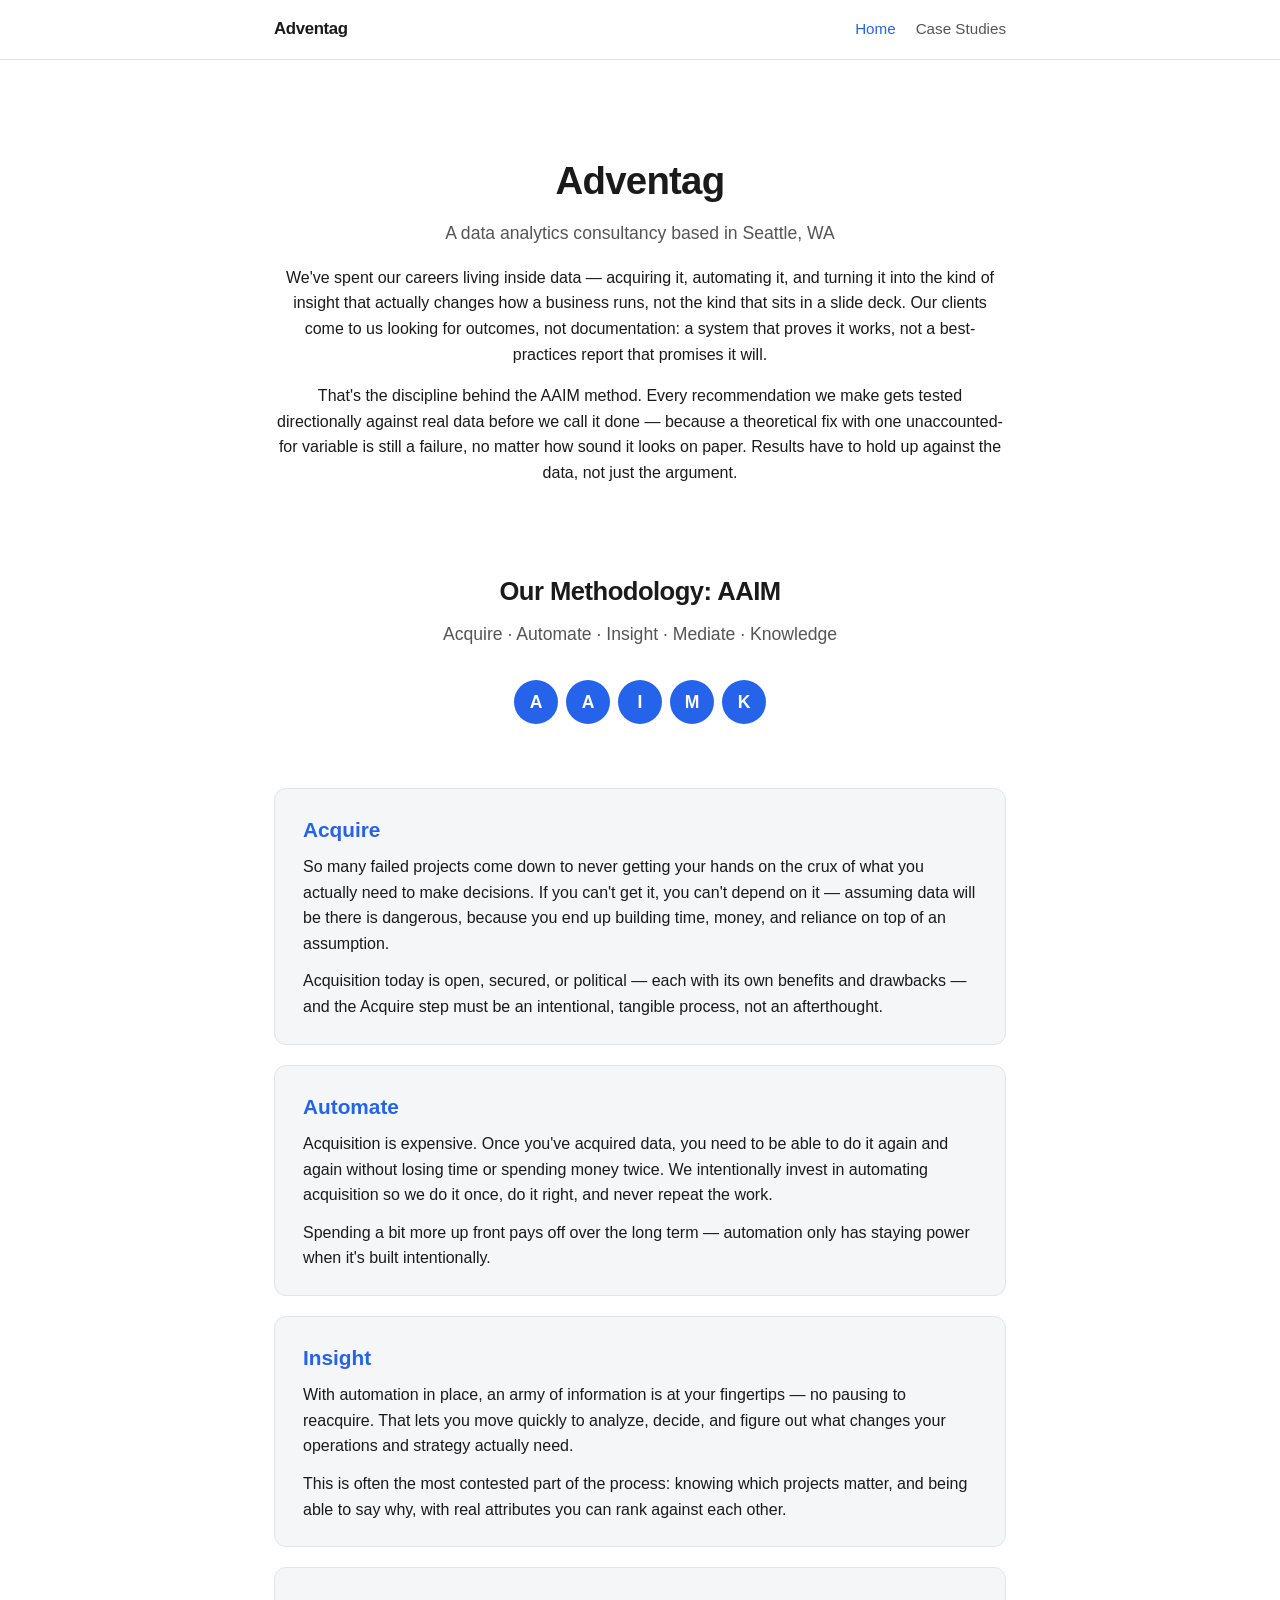
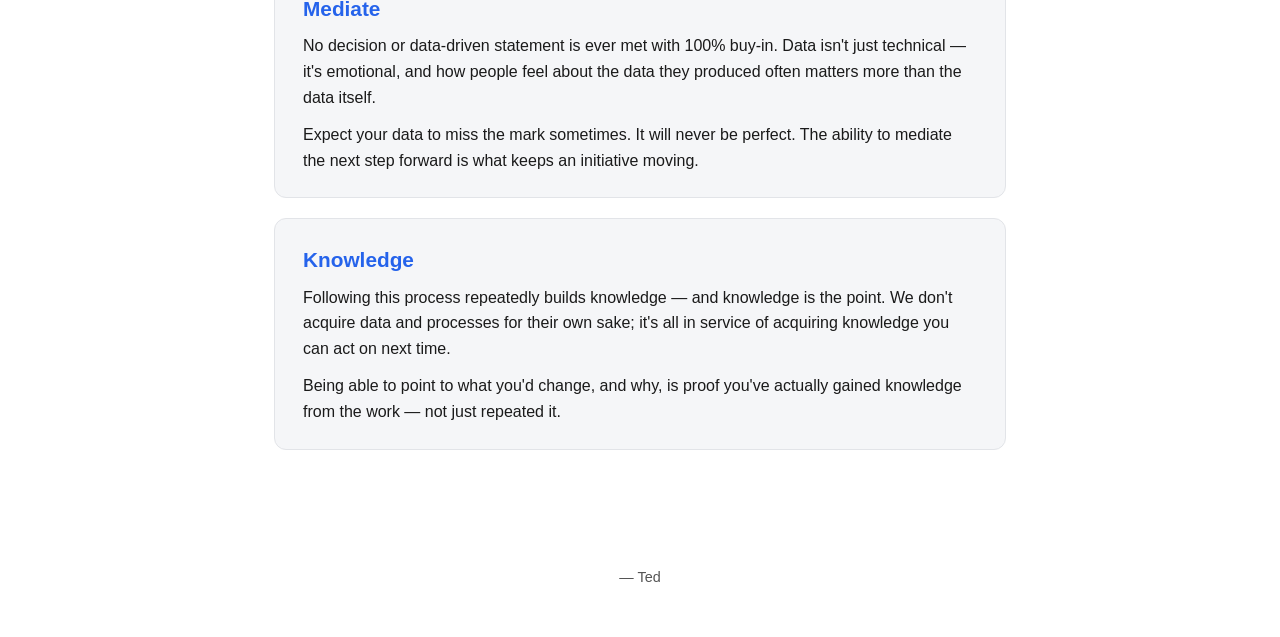
==== index.html @ d911bd1c "Add Adventag intro and rebrand nav from AAIM to Adventag" ====
<!DOCTYPE html>
<html lang="en">
<head>
<meta charset="UTF-8">
<meta name="viewport" content="width=device-width, initial-scale=1.0">
<title>Adventag &middot; The AAIM Method</title>
<link rel="stylesheet" href="assets/styles.css">
</head>
<body>

<nav class="site-nav">
  <div class="nav-inner">
    <a class="brand" href="index.html">Adventag</a>
    <div class="nav-links">
      <a href="index.html" class="active">Home</a>
      <a href="case-studies/index.html">Case Studies</a>
    </div>
  </div>
</nav>

<header class="page-header">
  <h1>Adventag</h1>
  <p class="tagline">A data analytics consultancy based in Seattle, WA</p>
  <p>
    We've spent our careers living inside data &mdash; acquiring it, automating it,
    and turning it into the kind of insight that actually changes how a business
    runs, not the kind that sits in a slide deck. Our clients come to us looking
    for outcomes, not documentation: a system that proves it works, not a
    best-practices report that promises it will.
  </p>
  <p>
    That's the discipline behind the AAIM method. Every recommendation we make
    gets tested directionally against real data before we call it done &mdash;
    because a theoretical fix with one unaccounted-for variable is still a
    failure, no matter how sound it looks on paper. Results have to hold up
    against the data, not just the argument.
  </p>
</header>

<header class="page-header" style="padding-top: 1rem;">
  <h2 style="font-size: 1.6rem; letter-spacing: -0.02em; margin-bottom: 0.25rem;">Our Methodology: AAIM</h2>
  <p class="tagline">Acquire &middot; Automate &middot; Insight &middot; Mediate &middot; Knowledge</p>
  <div class="letters">
    <span>A</span><span>A</span><span>I</span><span>M</span><span>K</span>
  </div>
</header>

<main>

  <div class="step">
    <h2>Acquire</h2>
    <p>
      So many failed projects come down to never getting your hands on the crux of
      what you actually need to make decisions. If you can't get it, you can't
      depend on it &mdash; assuming data will be there is dangerous, because you end
      up building time, money, and reliance on top of an assumption.
    </p>
    <p>
      Acquisition today is open, secured, or political &mdash; each with its own
      benefits and drawbacks &mdash; and the Acquire step must be an intentional,
      tangible process, not an afterthought.
    </p>
  </div>

  <div class="step">
    <h2>Automate</h2>
    <p>
      Acquisition is expensive. Once you've acquired data, you need to be able to
      do it again and again without losing time or spending money twice. We
      intentionally invest in automating acquisition so we do it once, do it right,
      and never repeat the work.
    </p>
    <p>
      Spending a bit more up front pays off over the long term &mdash; automation
      only has staying power when it's built intentionally.
    </p>
  </div>

  <div class="step">
    <h2>Insight</h2>
    <p>
      With automation in place, an army of information is at your fingertips
      &mdash; no pausing to reacquire. That lets you move quickly to analyze, decide,
      and figure out what changes your operations and strategy actually need.
    </p>
    <p>
      This is often the most contested part of the process: knowing which projects
      matter, and being able to say why, with real attributes you can rank against
      each other.
    </p>
  </div>

  <div class="step">
    <h2>Mediate</h2>
    <p>
      No decision or data-driven statement is ever met with 100% buy-in. Data isn't
      just technical &mdash; it's emotional, and how people feel about the data they
      produced often matters more than the data itself.
    </p>
    <p>
      Expect your data to miss the mark sometimes. It will never be perfect. The
      ability to mediate the next step forward is what keeps an initiative moving.
    </p>
  </div>

  <div class="step">
    <h2>Knowledge</h2>
    <p>
      Following this process repeatedly builds knowledge &mdash; and knowledge is
      the point. We don't acquire data and processes for their own sake; it's all
      in service of acquiring knowledge you can act on next time.
    </p>
    <p>
      Being able to point to what you'd change, and why, is proof you've actually
      gained knowledge from the work &mdash; not just repeated it.
    </p>
  </div>

</main>

<footer>
  &mdash; Ted
</footer>

</body>
</html>
---- assets/styles.css ----
:root {
  color-scheme: light dark;
  --bg: #ffffff;
  --fg: #1a1a1a;
  --muted: #555;
  --accent: #2563eb;
  --card: #f5f6f8;
  --border: #e2e4e8;
}
@media (prefers-color-scheme: dark) {
  :root {
    --bg: #14161a;
    --fg: #e8e9ec;
    --muted: #a3a7b0;
    --accent: #6ea8fe;
    --card: #1d2025;
    --border: #2a2d33;
  }
}
* { box-sizing: border-box; }
body {
  margin: 0;
  font-family: -apple-system, BlinkMacSystemFont, "Segoe UI", Helvetica, Arial, sans-serif;
  background: var(--bg);
  color: var(--fg);
  line-height: 1.6;
}

/* Nav */
.site-nav {
  border-bottom: 1px solid var(--border);
  position: sticky;
  top: 0;
  background: var(--bg);
  z-index: 10;
}
.nav-inner {
  max-width: 780px;
  margin: 0 auto;
  padding: 1rem 1.5rem;
  display: flex;
  align-items: center;
  justify-content: space-between;
  flex-wrap: wrap;
  gap: 0.75rem;
}
.nav-inner .brand {
  font-weight: 700;
  letter-spacing: -0.02em;
  color: var(--fg);
  text-decoration: none;
  font-size: 1.05rem;
}
.nav-links {
  display: flex;
  gap: 1.25rem;
  flex-wrap: wrap;
}
.nav-links a {
  color: var(--muted);
  text-decoration: none;
  font-size: 0.95rem;
}
.nav-links a:hover,
.nav-links a.active {
  color: var(--accent);
}

/* Page header */
header.page-header {
  padding: 4rem 1.5rem 2rem;
  text-align: center;
  max-width: 780px;
  margin: 0 auto;
}
header.page-header h1 {
  font-size: 2.4rem;
  margin-bottom: 0.25rem;
  letter-spacing: -0.02em;
}
header.page-header p.tagline {
  color: var(--muted);
  font-size: 1.1rem;
  margin-top: 0.5rem;
}
.letters {
  display: flex;
  justify-content: center;
  gap: 0.5rem;
  flex-wrap: wrap;
  margin: 2rem 0;
}
.letters span {
  display: inline-flex;
  align-items: center;
  justify-content: center;
  width: 2.75rem;
  height: 2.75rem;
  border-radius: 50%;
  background: var(--accent);
  color: white;
  font-weight: 700;
  font-size: 1.1rem;
}

main {
  max-width: 780px;
  margin: 0 auto;
  padding: 0 1.5rem 4rem;
}

/* Cards used for AAIM steps and case study listing */
.step, .card {
  background: var(--card);
  border: 1px solid var(--border);
  border-radius: 12px;
  padding: 1.5rem 1.75rem;
  margin-bottom: 1.25rem;
}
.step h2, .card h2 {
  margin: 0 0 0.5rem;
  font-size: 1.3rem;
  color: var(--accent);
}
.step p, .card p {
  margin: 0;
  color: var(--fg);
}
.step p + p, .card p + p {
  margin-top: 0.75rem;
}

/* Case study listing cards */
.card-link {
  display: block;
  text-decoration: none;
  color: inherit;
}
.card-link .card {
  transition: border-color 0.15s ease;
}
.card-link:hover .card {
  border-color: var(--accent);
}
.card .eyebrow {
  color: var(--accent);
  font-size: 0.8rem;
  font-weight: 700;
  text-transform: uppercase;
  letter-spacing: 0.04em;
  margin-bottom: 0.4rem;
  display: block;
}

/* Case study article */
article.case-study .stack {
  color: var(--muted);
  font-size: 0.85rem;
  text-transform: uppercase;
  letter-spacing: 0.04em;
  font-weight: 700;
  margin-bottom: 0.5rem;
}
article.case-study h1 {
  font-size: 2rem;
  letter-spacing: -0.02em;
  margin: 0 0 0.5rem;
}
article.case-study .dek {
  color: var(--muted);
  font-style: italic;
  margin: 0 0 2.5rem;
}
article.case-study section {
  margin-bottom: 2rem;
}
article.case-study h2 {
  font-size: 1.3rem;
  color: var(--accent);
  margin: 0 0 0.75rem;
}
article.case-study p {
  margin: 0 0 1rem;
}
article.case-study .aaim-block {
  background: var(--card);
  border: 1px solid var(--border);
  border-radius: 12px;
  padding: 1.5rem 1.75rem;
}
article.case-study .aaim-block h3 {
  color: var(--accent);
  font-size: 1.05rem;
  margin: 0 0 0.4rem;
}
article.case-study .aaim-block > div + div {
  margin-top: 1.25rem;
}

footer {
  text-align: center;
  padding: 2rem 1.5rem 3rem;
  color: var(--muted);
  font-size: 0.9rem;
}
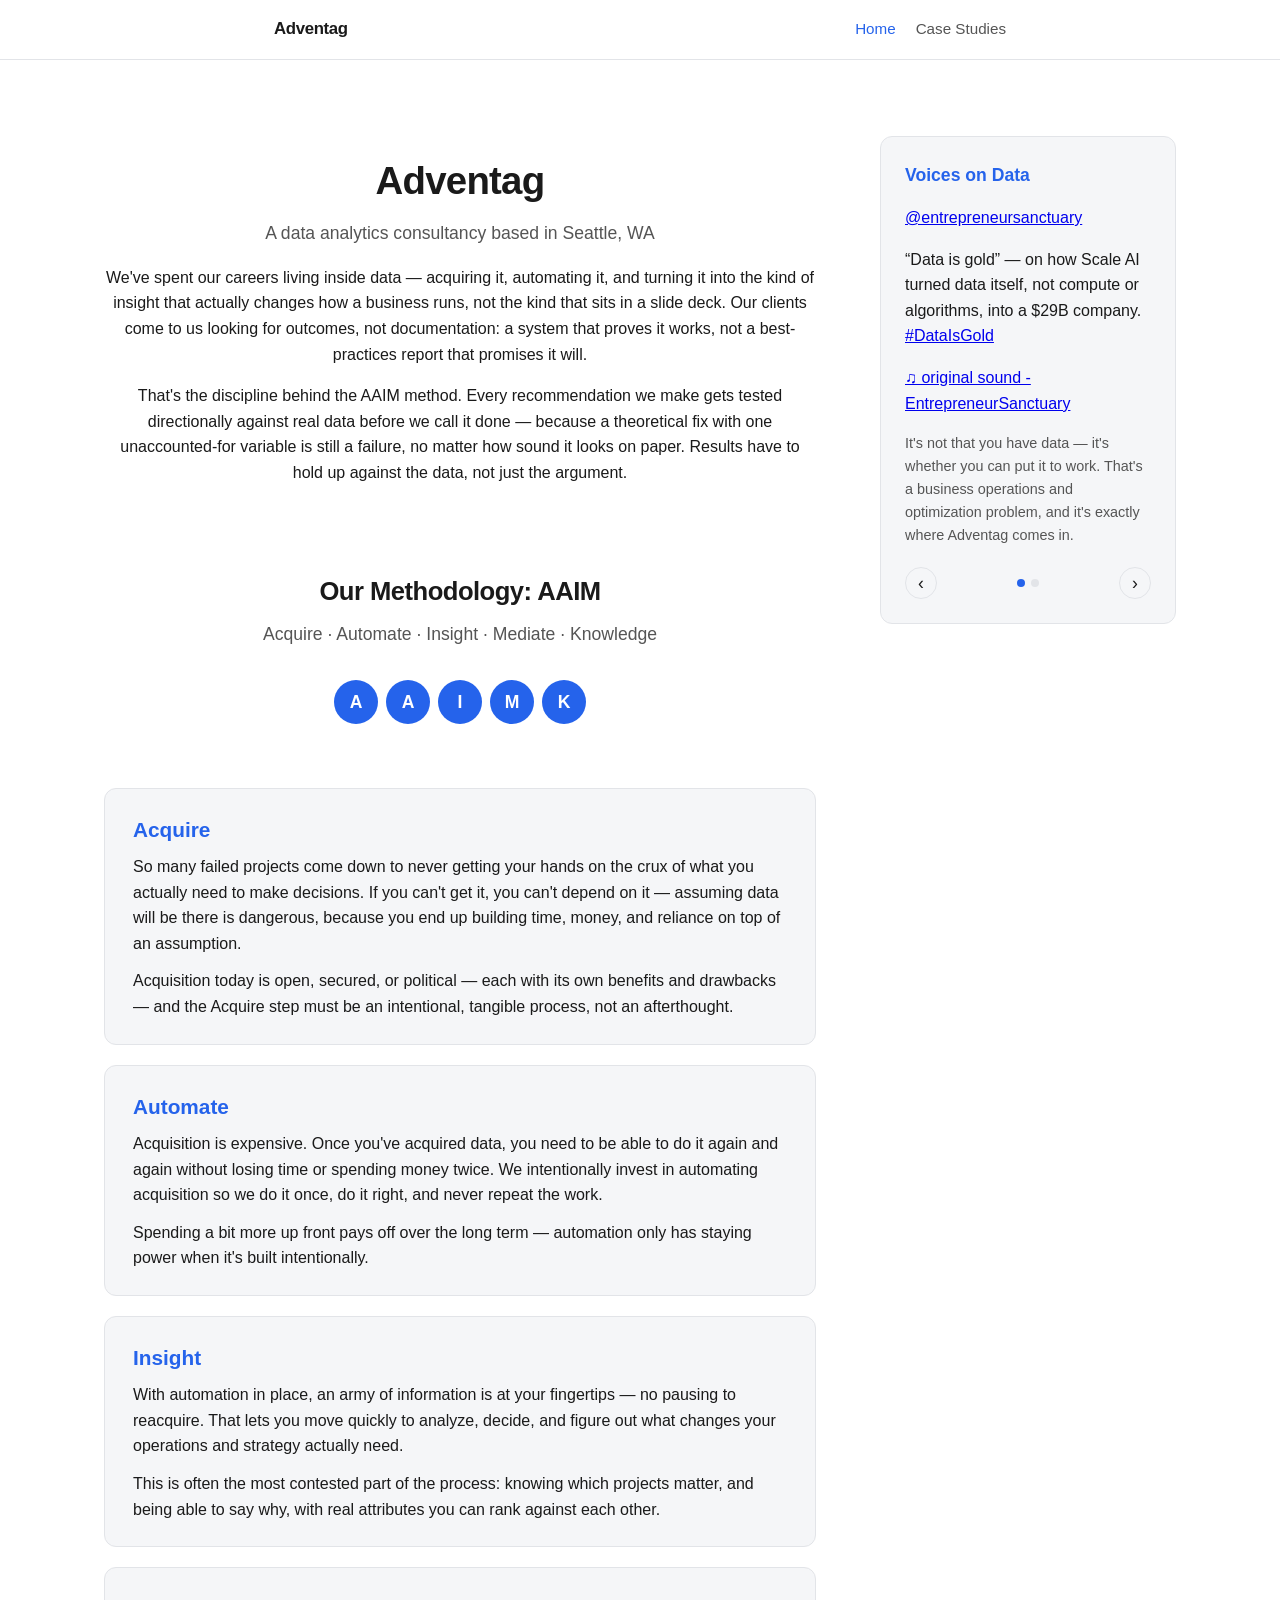
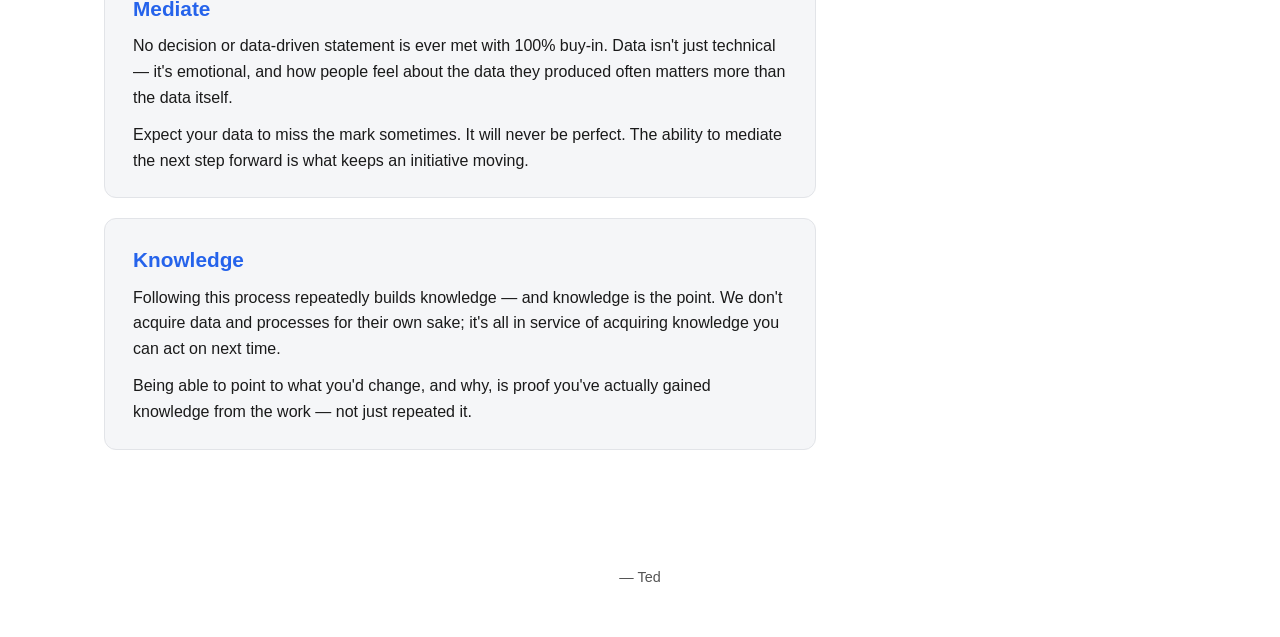
==== commit b75bcec5: "Add rotating 'Voices on Data' sidebar with TikTok embed and Adventag quote" ====
--- a/index.html
+++ b/index.html
@@ -17,6 +17,9 @@
     </div>
   </div>
 </nav>
+
+<div class="layout">
+<div class="layout-main">
 
 <header class="page-header">
   <h1>Adventag</h1>
@@ -118,9 +121,54 @@
 
 </main>
 
+</div>
+
+<aside class="sidebar">
+  <div class="voices-card">
+    <h2 class="voices-title">Voices on Data</h2>
+
+    <div class="voice-carousel" id="voice-carousel">
+      <div class="voice-slide is-active">
+        <blockquote class="tiktok-embed" cite="https://www.tiktok.com/@entrepreneursanctuary/video/7640601687572417822" data-video-id="7640601687572417822" data-embed-from="oembed" style="max-width:100%; min-width:0;">
+          <section>
+            <a target="_blank" title="@entrepreneursanctuary" href="https://www.tiktok.com/@entrepreneursanctuary?refer=embed">@entrepreneursanctuary</a>
+            <p>&ldquo;Data is gold&rdquo; &mdash; on how Scale AI turned data itself, not compute or algorithms, into a $29B company. <a title="dataisgold" target="_blank" href="https://www.tiktok.com/tag/dataisgold?refer=embed">#DataIsGold</a></p>
+            <a target="_blank" title="&#9835; original sound - EntrepreneurSanctuary" href="https://www.tiktok.com/music/original-sound-7640601674431728415?refer=embed">&#9835; original sound - EntrepreneurSanctuary</a>
+          </section>
+        </blockquote>
+        <p class="voice-caption">
+          It's not that you have data &mdash; it's whether you can put it to work.
+          That's a business operations and optimization problem, and it's exactly
+          where Adventag comes in.
+        </p>
+      </div>
+
+      <div class="voice-slide">
+        <p class="voice-quote">
+          &ldquo;Data work is inherently worth doing. The focus it takes magnifies
+          how much you learn about what you're actually doing &mdash; it's a
+          built-in speedometer and GPS for where you're headed.&rdquo;
+        </p>
+        <p class="voice-attribution">&mdash; Adventag</p>
+      </div>
+    </div>
+
+    <div class="voice-controls">
+      <button type="button" class="voice-btn" data-dir="-1" aria-label="Previous">&lsaquo;</button>
+      <div class="voice-dots" aria-label="Choose slide"></div>
+      <button type="button" class="voice-btn" data-dir="1" aria-label="Next">&rsaquo;</button>
+    </div>
+  </div>
+</aside>
+
+</div>
+
 <footer>
   &mdash; Ted
 </footer>
 
+<script async src="https://www.tiktok.com/embed.js"></script>
+<script src="assets/carousel.js" defer></script>
+
 </body>
 </html>
--- a/assets/styles.css
+++ b/assets/styles.css
@@ -203,3 +203,108 @@
   color: var(--muted);
   font-size: 0.9rem;
 }
+
+/* Home page layout: main column + sidebar */
+.layout {
+  max-width: 1120px;
+  margin: 0 auto;
+  display: grid;
+  grid-template-columns: minmax(0, 780px) minmax(280px, 320px);
+  gap: 2.5rem;
+  align-items: start;
+}
+.layout-main {
+  min-width: 0;
+}
+@media (max-width: 960px) {
+  .layout {
+    grid-template-columns: 1fr;
+  }
+}
+
+/* Sidebar: rotating "Voices on Data" carousel */
+.sidebar {
+  padding: 4rem 1.5rem 2rem 0;
+  position: sticky;
+  top: 4.5rem;
+}
+@media (max-width: 960px) {
+  .sidebar {
+    position: static;
+    padding: 0 1.5rem 2rem;
+  }
+}
+.voices-card {
+  background: var(--card);
+  border: 1px solid var(--border);
+  border-radius: 12px;
+  padding: 1.5rem;
+}
+.voices-title {
+  margin: 0 0 1rem;
+  font-size: 1.1rem;
+  color: var(--accent);
+}
+.voice-slide {
+  display: none;
+}
+.voice-slide.is-active {
+  display: block;
+}
+.voice-slide .tiktok-embed {
+  max-width: 100% !important;
+  min-width: 0 !important;
+  margin: 0 0 1rem !important;
+}
+.voice-caption {
+  margin: 0;
+  font-size: 0.9rem;
+  color: var(--muted);
+}
+.voice-quote {
+  margin: 0 0 0.75rem;
+  font-style: italic;
+  font-size: 1rem;
+}
+.voice-attribution {
+  margin: 0;
+  color: var(--muted);
+  font-size: 0.85rem;
+}
+.voice-controls {
+  display: flex;
+  align-items: center;
+  justify-content: space-between;
+  margin-top: 1.25rem;
+}
+.voice-btn {
+  background: none;
+  border: 1px solid var(--border);
+  border-radius: 50%;
+  width: 2rem;
+  height: 2rem;
+  line-height: 1;
+  font-size: 1.1rem;
+  color: var(--fg);
+  cursor: pointer;
+}
+.voice-btn:hover {
+  border-color: var(--accent);
+  color: var(--accent);
+}
+.voice-dots {
+  display: flex;
+  gap: 0.4rem;
+}
+.voice-dots button {
+  width: 8px;
+  height: 8px;
+  padding: 0;
+  border: none;
+  border-radius: 50%;
+  background: var(--border);
+  cursor: pointer;
+}
+.voice-dots button.is-active {
+  background: var(--accent);
+}
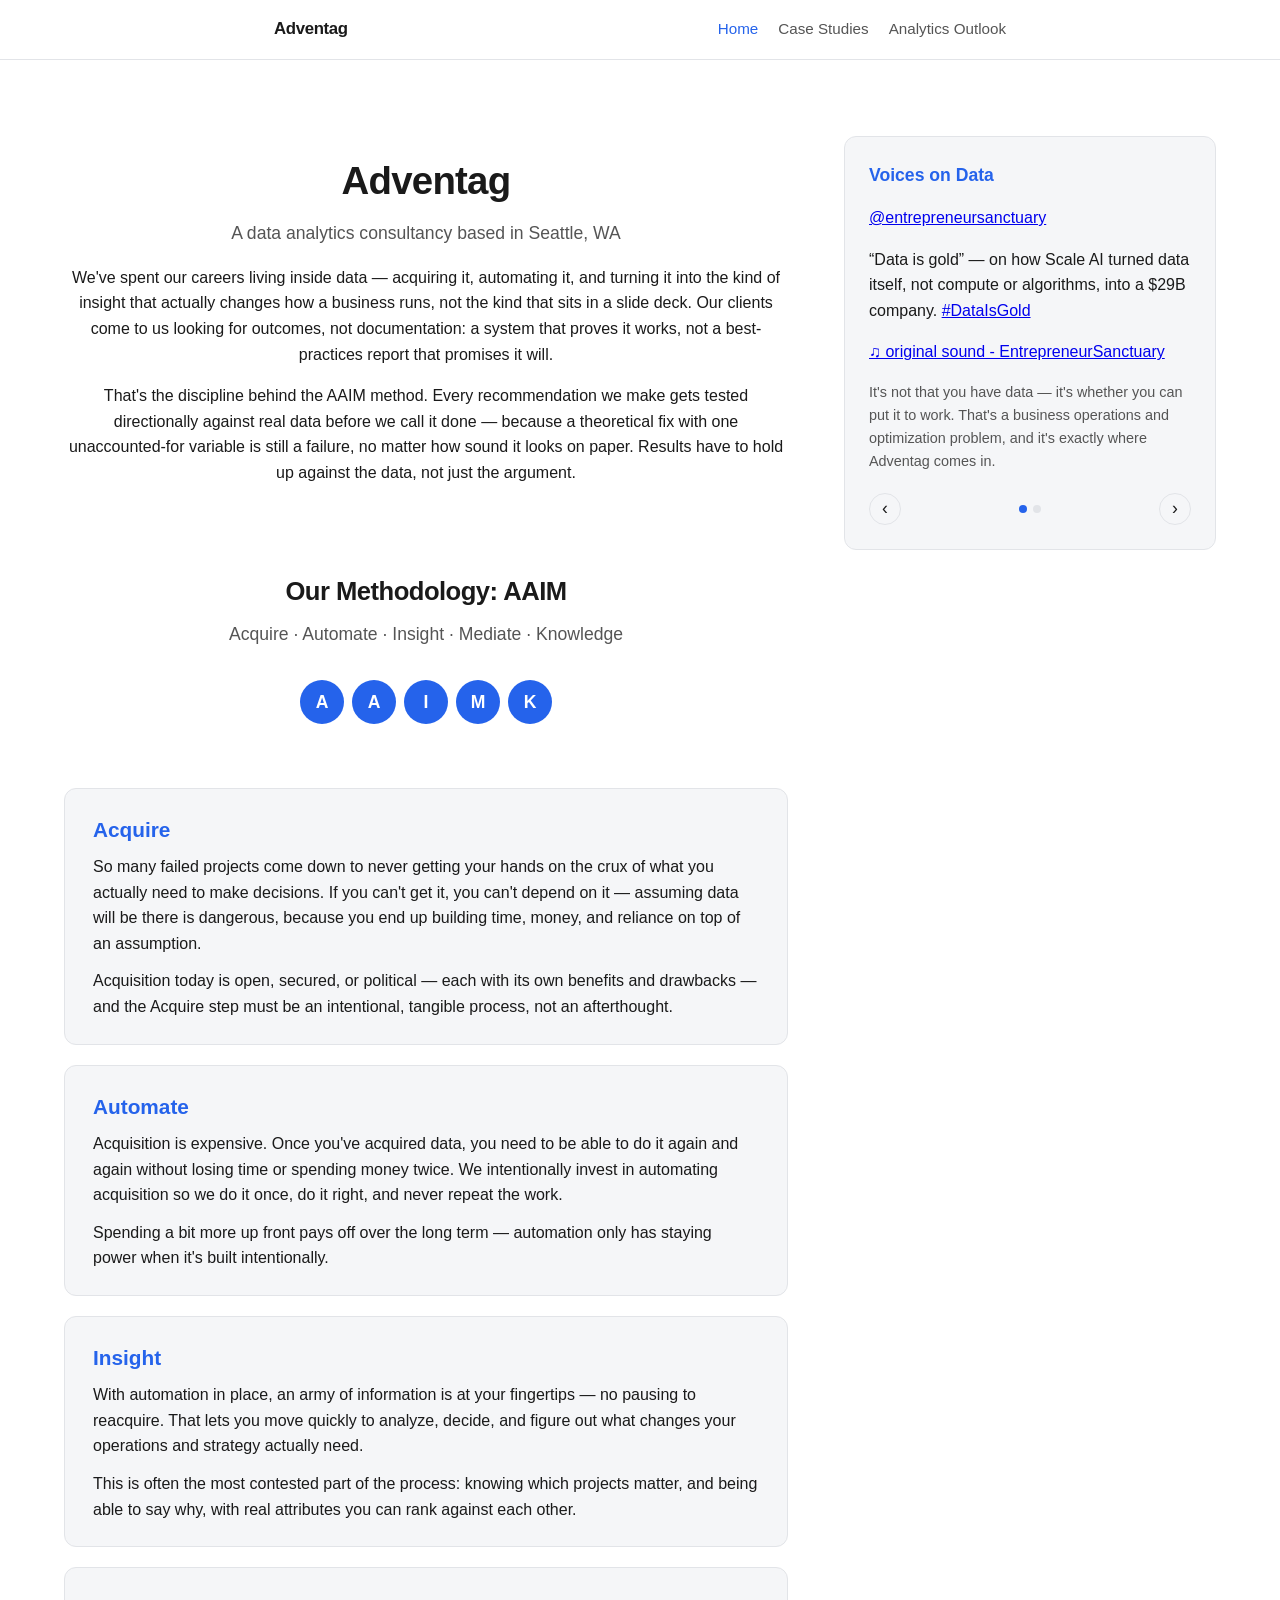
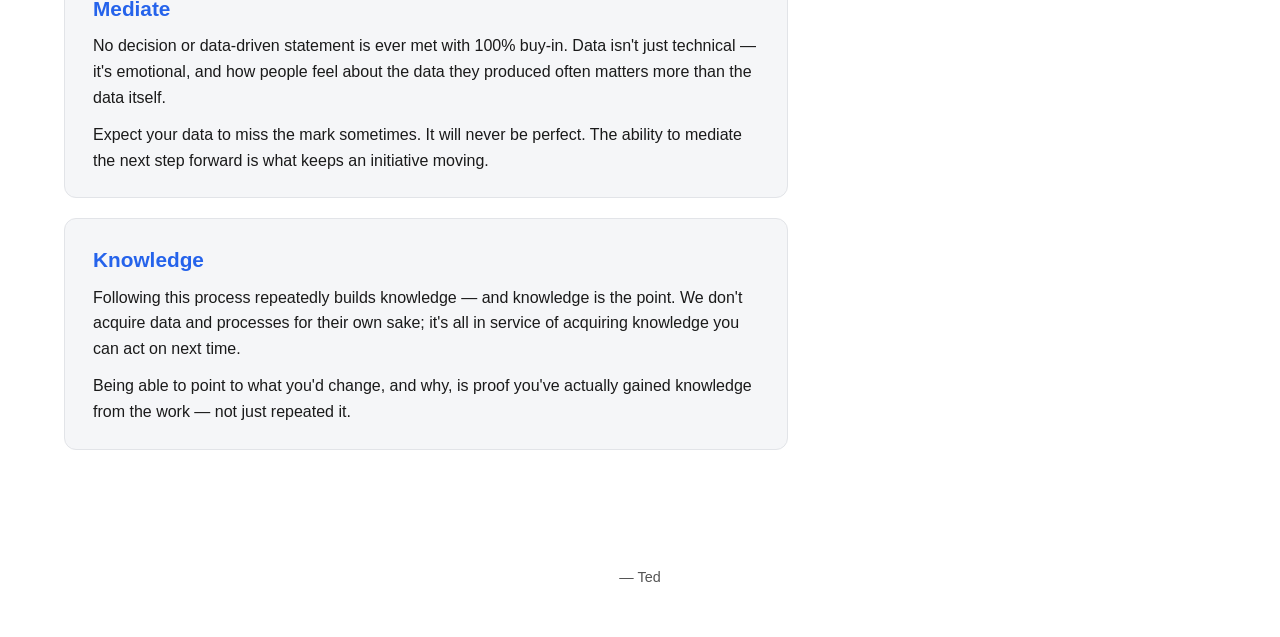
==== commit c7a22184: "Add Analytics Outlook questionnaire page, wired to Formspree" ====
--- a/index.html
+++ b/index.html
@@ -14,6 +14,7 @@
     <div class="nav-links">
       <a href="index.html" class="active">Home</a>
       <a href="case-studies/index.html">Case Studies</a>
+      <a href="analytics-outlook.html">Analytics Outlook</a>
     </div>
   </div>
 </nav>
--- a/assets/styles.css
+++ b/assets/styles.css
@@ -206,30 +206,34 @@
 
 /* Home page layout: main column + sidebar */
 .layout {
-  max-width: 1120px;
+  max-width: 1200px;
   margin: 0 auto;
-  display: grid;
-  grid-template-columns: minmax(0, 780px) minmax(280px, 320px);
-  gap: 2.5rem;
-  align-items: start;
+  display: flex;
+  align-items: flex-start;
+  gap: 2rem;
 }
 .layout-main {
+  flex: 1 1 auto;
   min-width: 0;
 }
-@media (max-width: 960px) {
+@media (max-width: 700px) {
   .layout {
-    grid-template-columns: 1fr;
+    flex-direction: column;
   }
 }
 
-/* Sidebar: rotating "Voices on Data" carousel */
+/* Sidebar: rotating "Voices on Data" carousel, top-right, ~1/3 page width */
 .sidebar {
+  flex: 0 0 33%;
+  max-width: 33%;
   padding: 4rem 1.5rem 2rem 0;
   position: sticky;
   top: 4.5rem;
 }
-@media (max-width: 960px) {
+@media (max-width: 700px) {
   .sidebar {
+    flex-basis: auto;
+    max-width: 100%;
     position: static;
     padding: 0 1.5rem 2rem;
   }
@@ -308,3 +312,86 @@
 .voice-dots button.is-active {
   background: var(--accent);
 }
+
+/* Analytics Outlook questionnaire */
+.outlook-form {
+  background: var(--card);
+  border: 1px solid var(--border);
+  border-radius: 12px;
+  padding: 2rem;
+}
+.form-field {
+  margin-bottom: 1.75rem;
+}
+.form-field:last-of-type {
+  margin-bottom: 0;
+}
+.form-field label {
+  display: block;
+  font-weight: 600;
+  margin-bottom: 0.4rem;
+}
+.form-field .field-example {
+  margin: 0 0 0.5rem;
+  color: var(--muted);
+  font-size: 0.85rem;
+  font-style: italic;
+}
+.form-field input,
+.form-field textarea {
+  width: 100%;
+  font: inherit;
+  color: var(--fg);
+  background: var(--bg);
+  border: 1px solid var(--border);
+  border-radius: 8px;
+  padding: 0.65rem 0.8rem;
+  resize: vertical;
+}
+.form-field input:focus,
+.form-field textarea:focus {
+  outline: none;
+  border-color: var(--accent);
+}
+.form-honeypot {
+  position: absolute;
+  left: -9999px;
+  width: 1px;
+  height: 1px;
+  overflow: hidden;
+}
+.form-submit {
+  font: inherit;
+  font-weight: 600;
+  background: var(--accent);
+  color: white;
+  border: none;
+  border-radius: 8px;
+  padding: 0.75rem 1.75rem;
+  cursor: pointer;
+}
+.form-submit:hover {
+  opacity: 0.92;
+}
+.form-submit:disabled {
+  opacity: 0.6;
+  cursor: not-allowed;
+}
+.form-status {
+  margin-top: 1rem;
+  font-size: 0.9rem;
+}
+.form-status.is-error {
+  color: #c0392b;
+}
+.form-status.is-success {
+  color: var(--accent);
+}
+.outlook-success {
+  text-align: center;
+  padding: 2rem;
+}
+.outlook-success h2 {
+  color: var(--accent);
+  margin-bottom: 0.5rem;
+}
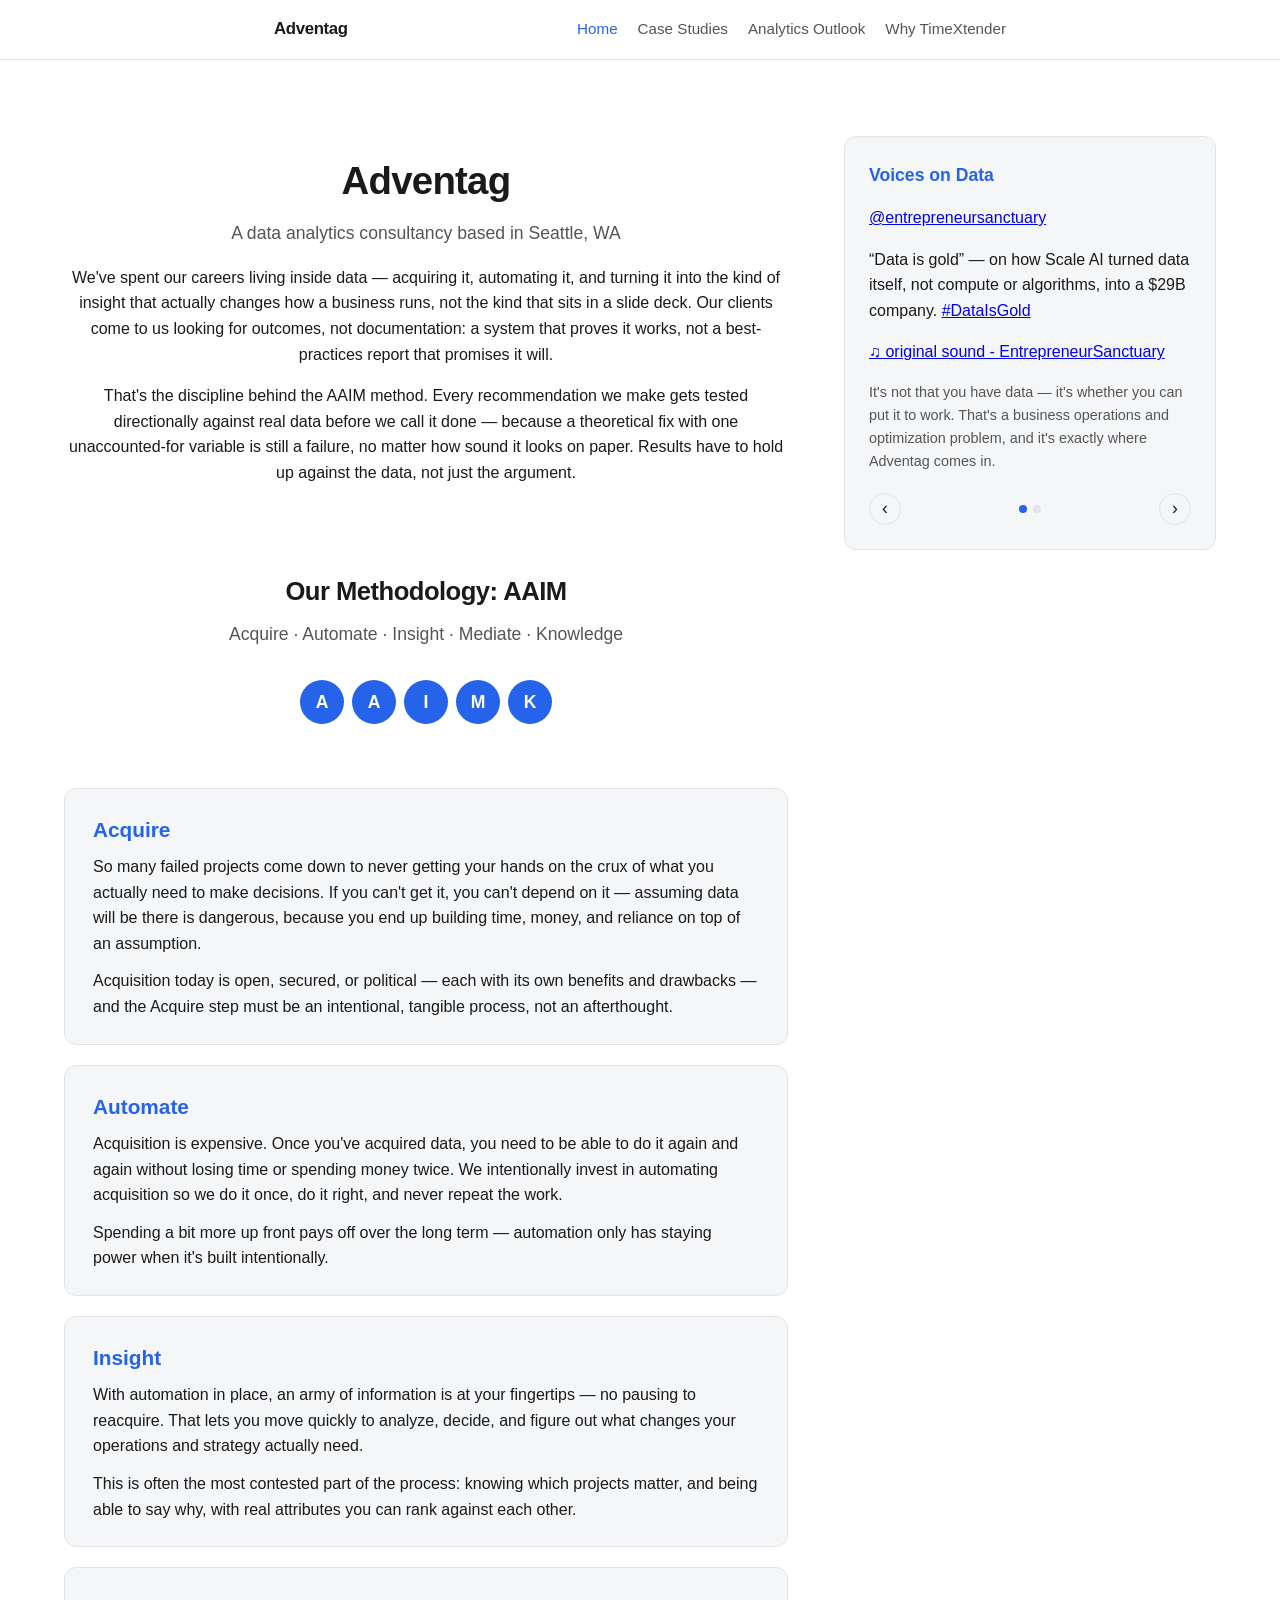
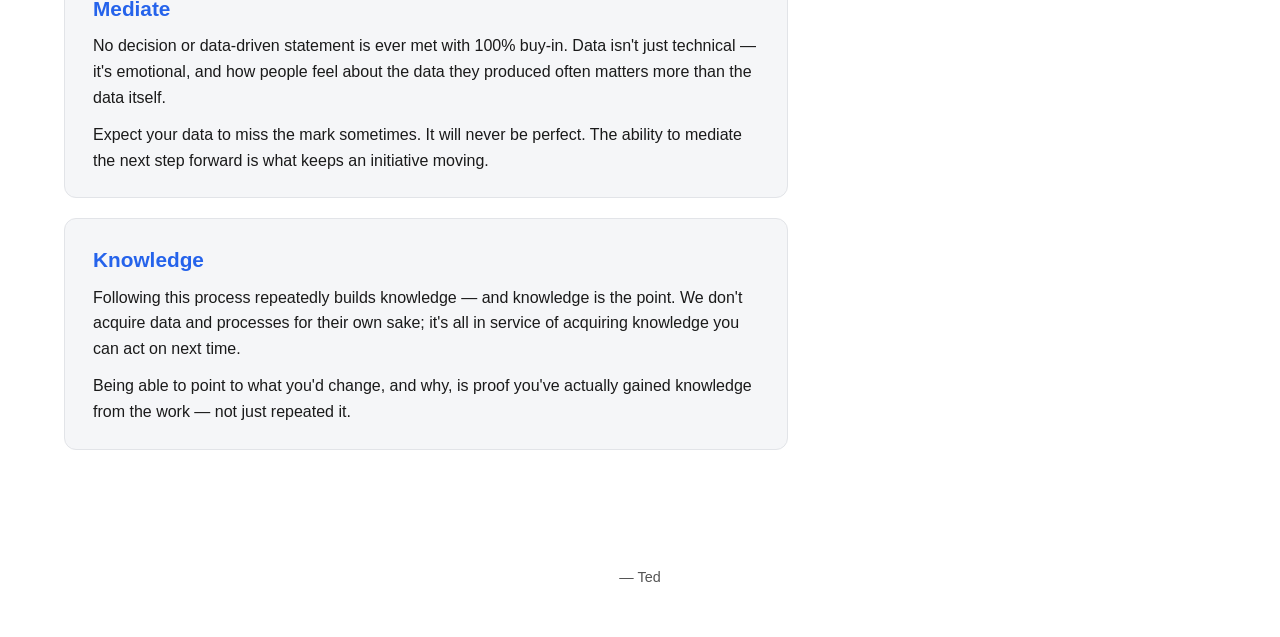
==== commit 72e9cf27: "Add Why TimeXtender page" ====
--- a/index.html
+++ b/index.html
@@ -15,6 +15,7 @@
       <a href="index.html" class="active">Home</a>
       <a href="case-studies/index.html">Case Studies</a>
       <a href="analytics-outlook.html">Analytics Outlook</a>
+      <a href="why-timextender.html">Why TimeXtender</a>
     </div>
   </div>
 </nav>
--- a/assets/styles.css
+++ b/assets/styles.css
@@ -395,3 +395,35 @@
   color: var(--accent);
   margin-bottom: 0.5rem;
 }
+
+/* Stat callouts (Why TimeXtender page) */
+.stat-grid {
+  display: grid;
+  grid-template-columns: 1fr 1fr;
+  gap: 1.25rem;
+  margin: 1.5rem 0;
+}
+@media (max-width: 600px) {
+  .stat-grid {
+    grid-template-columns: 1fr;
+  }
+}
+.stat-card {
+  background: var(--bg);
+  border: 1px solid var(--border);
+  border-radius: 12px;
+  padding: 1.5rem;
+  text-align: center;
+}
+.stat-card .stat-number {
+  display: block;
+  font-size: 2.2rem;
+  font-weight: 800;
+  color: var(--accent);
+  margin-bottom: 0.4rem;
+}
+.stat-card p {
+  margin: 0;
+  color: var(--muted);
+  font-size: 0.9rem;
+}
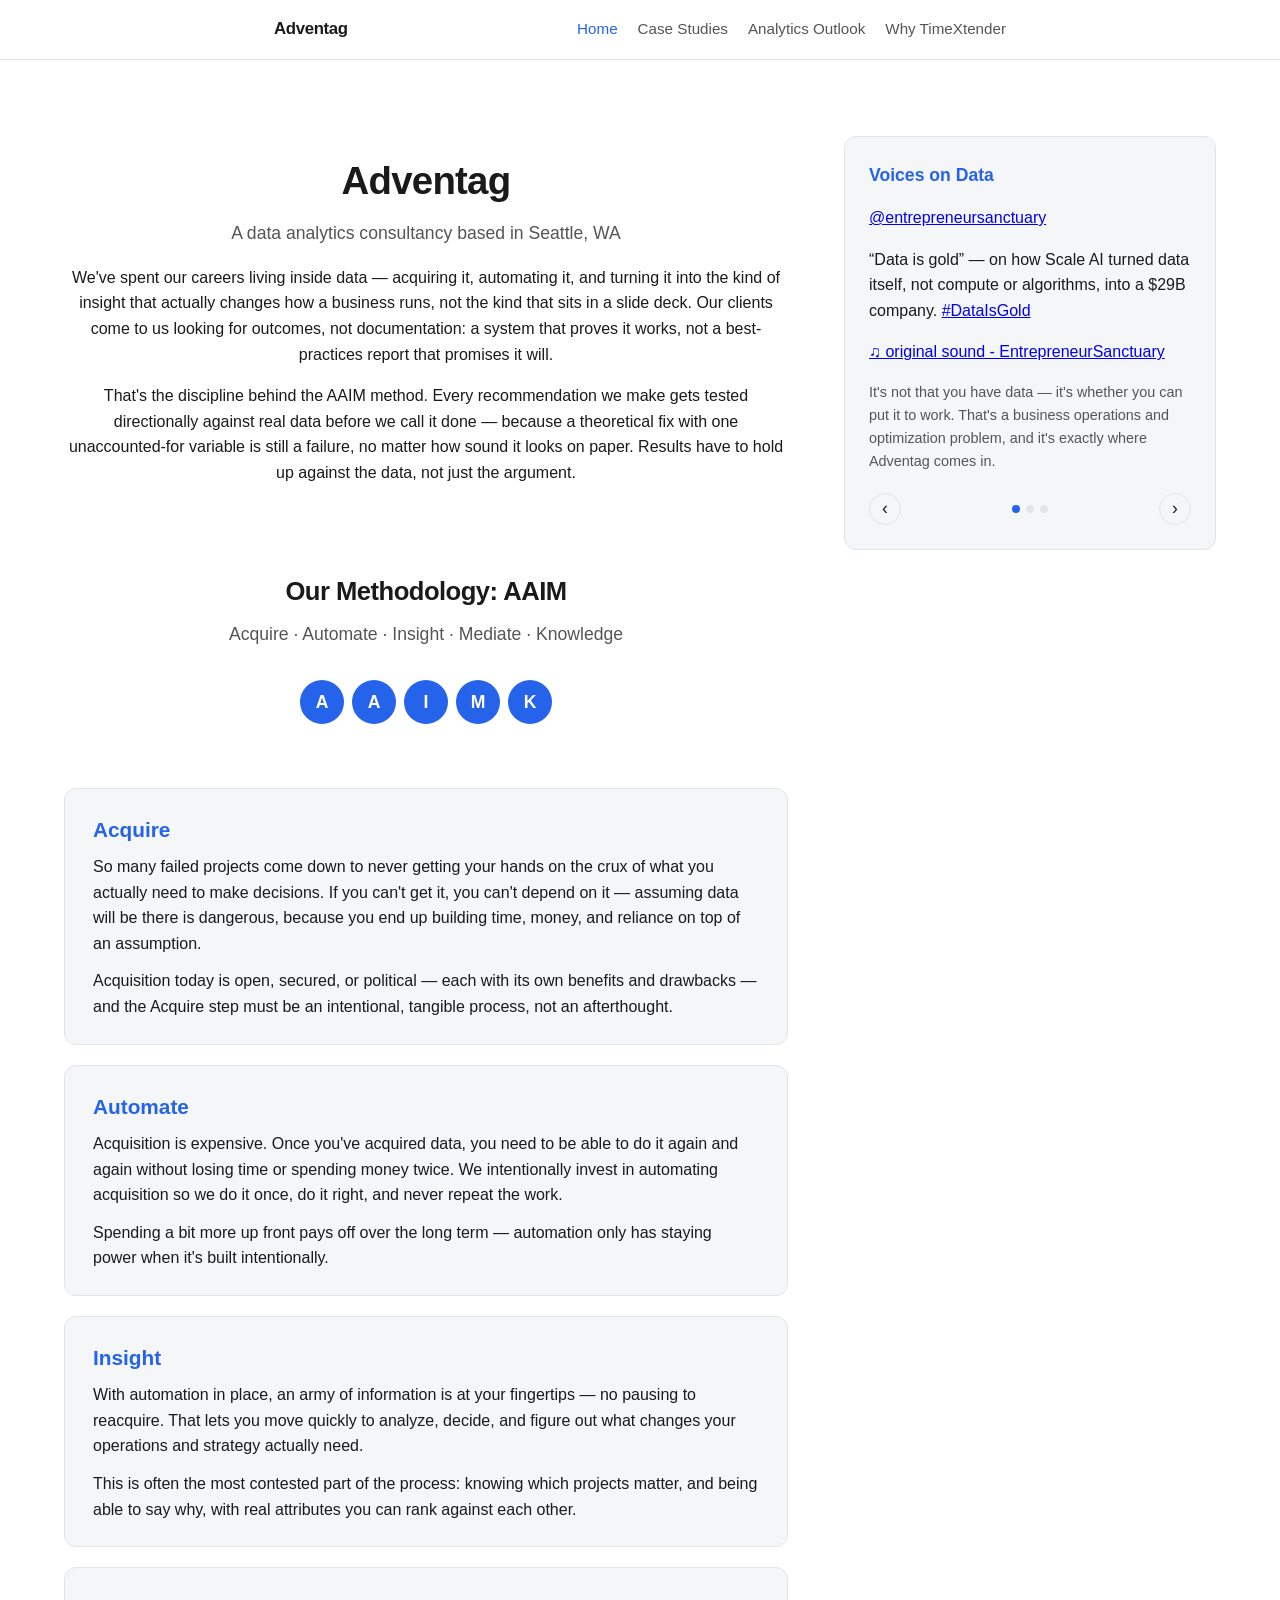
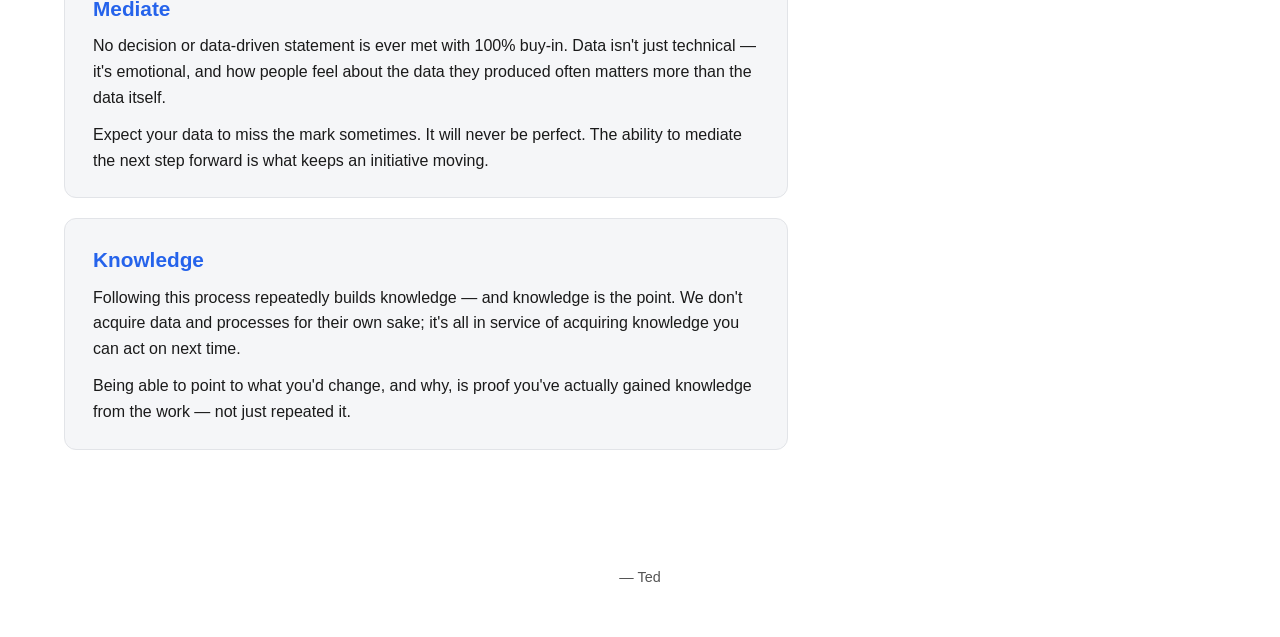
==== commit 5297fada: "Add third Voices on Data slide: AI context/common-sense clip" ====
--- a/index.html
+++ b/index.html
@@ -153,6 +153,21 @@
         </p>
         <p class="voice-attribution">&mdash; Adventag</p>
       </div>
+
+      <div class="voice-slide">
+        <blockquote class="tiktok-embed" cite="https://www.tiktok.com/@secondsightai/video/7668451208440352013" data-video-id="7668451208440352013" data-embed-from="oembed" style="max-width:100%; min-width:0;">
+          <section>
+            <a target="_blank" title="@secondsightai" href="https://www.tiktok.com/@secondsightai?refer=embed">@secondsightai</a>
+            <p>Generative video models nail visual realism and still get the physics wrong &mdash; the gap between looking right and understanding what happens next. <a title="ai" target="_blank" href="https://www.tiktok.com/tag/ai?refer=embed">#ai</a> <a title="worldmodel" target="_blank" href="https://www.tiktok.com/tag/worldmodel?refer=embed">#worldmodel</a></p>
+            <a target="_blank" title="&#9835; original sound - secondsightai" href="https://www.tiktok.com/music/original-sound-7668451230028401422?refer=embed">&#9835; original sound - secondsightai</a>
+          </section>
+        </blockquote>
+        <p class="voice-caption">
+          &ldquo;AI is very useful in a lot of situations. Some of the common
+          sense situations requiring context, we have to still provide that
+          guidance to do the right thing.&rdquo;
+        </p>
+      </div>
     </div>
 
     <div class="voice-controls">
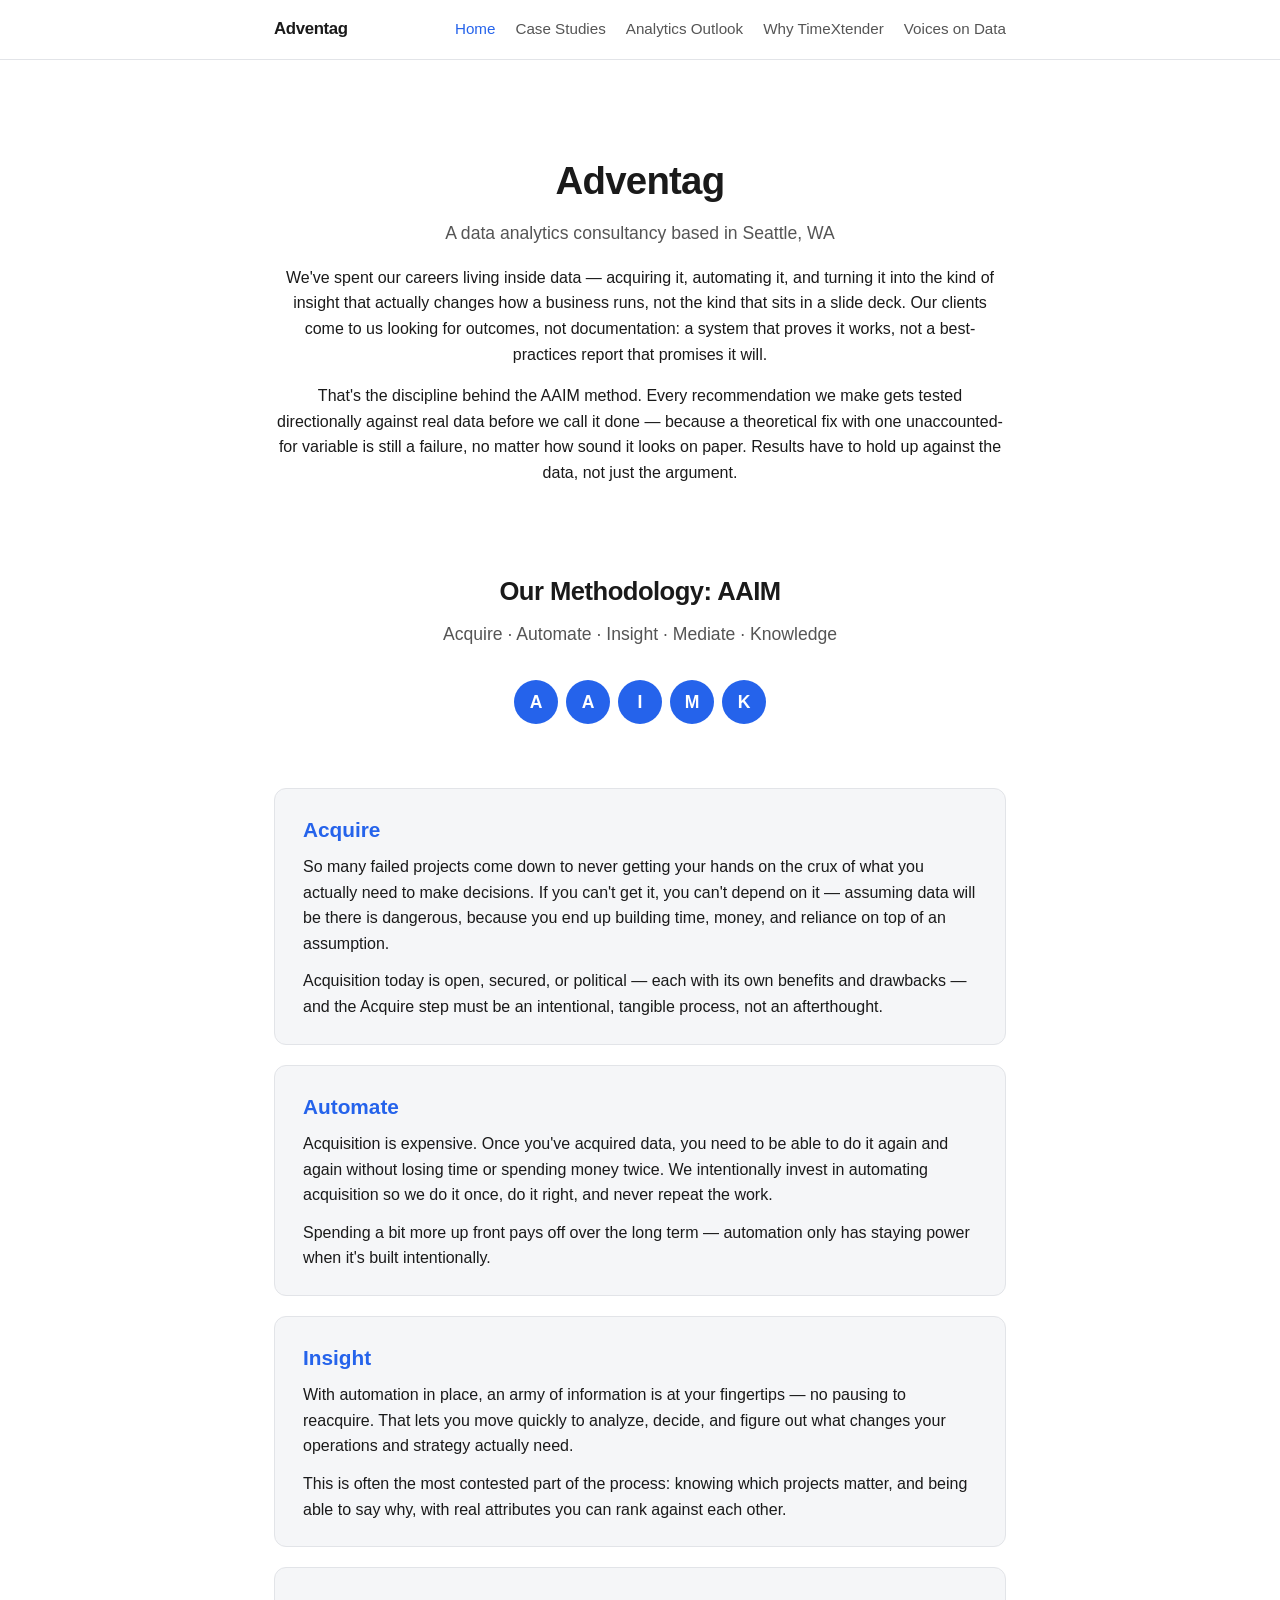
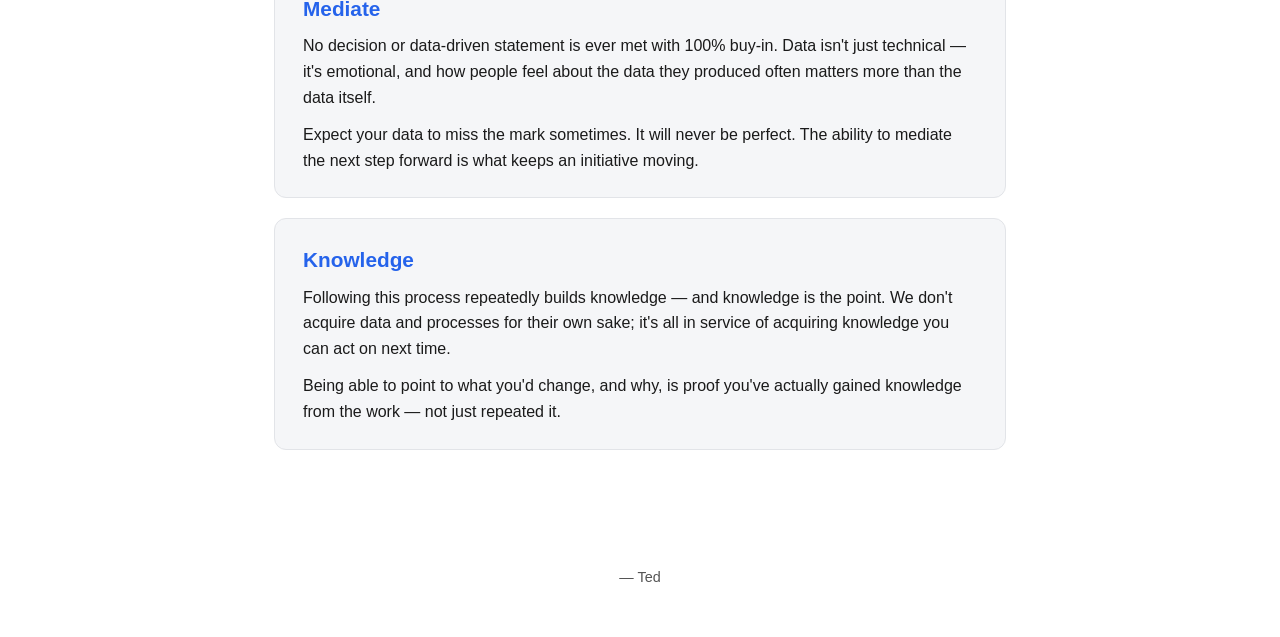
==== commit 5c5b47e1: "Move Voices on Data carousel out of homepage sidebar into its own dedicated, wider page" ====
--- a/index.html
+++ b/index.html
@@ -16,12 +16,10 @@
       <a href="case-studies/index.html">Case Studies</a>
       <a href="analytics-outlook.html">Analytics Outlook</a>
       <a href="why-timextender.html">Why TimeXtender</a>
+      <a href="voices-on-data.html">Voices on Data</a>
     </div>
   </div>
 </nav>
-
-<div class="layout">
-<div class="layout-main">
 
 <header class="page-header">
   <h1>Adventag</h1>
@@ -123,69 +121,9 @@
 
 </main>
 
-</div>
-
-<aside class="sidebar">
-  <div class="voices-card">
-    <h2 class="voices-title">Voices on Data</h2>
-
-    <div class="voice-carousel" id="voice-carousel">
-      <div class="voice-slide is-active">
-        <blockquote class="tiktok-embed" cite="https://www.tiktok.com/@entrepreneursanctuary/video/7640601687572417822" data-video-id="7640601687572417822" data-embed-from="oembed" style="max-width:100%; min-width:0;">
-          <section>
-            <a target="_blank" title="@entrepreneursanctuary" href="https://www.tiktok.com/@entrepreneursanctuary?refer=embed">@entrepreneursanctuary</a>
-            <p>&ldquo;Data is gold&rdquo; &mdash; on how Scale AI turned data itself, not compute or algorithms, into a $29B company. <a title="dataisgold" target="_blank" href="https://www.tiktok.com/tag/dataisgold?refer=embed">#DataIsGold</a></p>
-            <a target="_blank" title="&#9835; original sound - EntrepreneurSanctuary" href="https://www.tiktok.com/music/original-sound-7640601674431728415?refer=embed">&#9835; original sound - EntrepreneurSanctuary</a>
-          </section>
-        </blockquote>
-        <p class="voice-caption">
-          It's not that you have data &mdash; it's whether you can put it to work.
-          That's a business operations and optimization problem, and it's exactly
-          where Adventag comes in.
-        </p>
-      </div>
-
-      <div class="voice-slide">
-        <p class="voice-quote">
-          &ldquo;Data work is inherently worth doing. The focus it takes magnifies
-          how much you learn about what you're actually doing &mdash; it's a
-          built-in speedometer and GPS for where you're headed.&rdquo;
-        </p>
-        <p class="voice-attribution">&mdash; Adventag</p>
-      </div>
-
-      <div class="voice-slide">
-        <blockquote class="tiktok-embed" cite="https://www.tiktok.com/@secondsightai/video/7668451208440352013" data-video-id="7668451208440352013" data-embed-from="oembed" style="max-width:100%; min-width:0;">
-          <section>
-            <a target="_blank" title="@secondsightai" href="https://www.tiktok.com/@secondsightai?refer=embed">@secondsightai</a>
-            <p>Generative video models nail visual realism and still get the physics wrong &mdash; the gap between looking right and understanding what happens next. <a title="ai" target="_blank" href="https://www.tiktok.com/tag/ai?refer=embed">#ai</a> <a title="worldmodel" target="_blank" href="https://www.tiktok.com/tag/worldmodel?refer=embed">#worldmodel</a></p>
-            <a target="_blank" title="&#9835; original sound - secondsightai" href="https://www.tiktok.com/music/original-sound-7668451230028401422?refer=embed">&#9835; original sound - secondsightai</a>
-          </section>
-        </blockquote>
-        <p class="voice-caption">
-          &ldquo;AI is very useful in a lot of situations. Some of the common
-          sense situations requiring context, we have to still provide that
-          guidance to do the right thing.&rdquo;
-        </p>
-      </div>
-    </div>
-
-    <div class="voice-controls">
-      <button type="button" class="voice-btn" data-dir="-1" aria-label="Previous">&lsaquo;</button>
-      <div class="voice-dots" aria-label="Choose slide"></div>
-      <button type="button" class="voice-btn" data-dir="1" aria-label="Next">&rsaquo;</button>
-    </div>
-  </div>
-</aside>
-
-</div>
-
 <footer>
   &mdash; Ted
 </footer>
 
-<script async src="https://www.tiktok.com/embed.js"></script>
-<script src="assets/carousel.js" defer></script>
-
 </body>
 </html>
--- a/assets/styles.css
+++ b/assets/styles.css
@@ -204,45 +204,15 @@
   font-size: 0.9rem;
 }
 
-/* Home page layout: main column + sidebar */
-.layout {
-  max-width: 1200px;
-  margin: 0 auto;
-  display: flex;
-  align-items: flex-start;
-  gap: 2rem;
-}
-.layout-main {
-  flex: 1 1 auto;
-  min-width: 0;
-}
-@media (max-width: 700px) {
-  .layout {
-    flex-direction: column;
-  }
-}
-
-/* Sidebar: rotating "Voices on Data" carousel, top-right, ~1/3 page width */
-.sidebar {
-  flex: 0 0 33%;
-  max-width: 33%;
-  padding: 4rem 1.5rem 2rem 0;
-  position: sticky;
-  top: 4.5rem;
-}
-@media (max-width: 700px) {
-  .sidebar {
-    flex-basis: auto;
-    max-width: 100%;
-    position: static;
-    padding: 0 1.5rem 2rem;
-  }
-}
+/* Voices on Data carousel card */
 .voices-card {
   background: var(--card);
   border: 1px solid var(--border);
   border-radius: 12px;
   padding: 1.5rem;
+}
+.voices-card-wide {
+  padding: 2rem;
 }
 .voices-title {
   margin: 0 0 1rem;
@@ -259,6 +229,11 @@
   max-width: 100% !important;
   min-width: 0 !important;
   margin: 0 0 1rem !important;
+}
+.voices-card-wide .voice-slide .tiktok-embed {
+  max-width: 540px !important;
+  margin: 0 auto 1rem !important;
+  display: block !important;
 }
 .voice-caption {
   margin: 0;
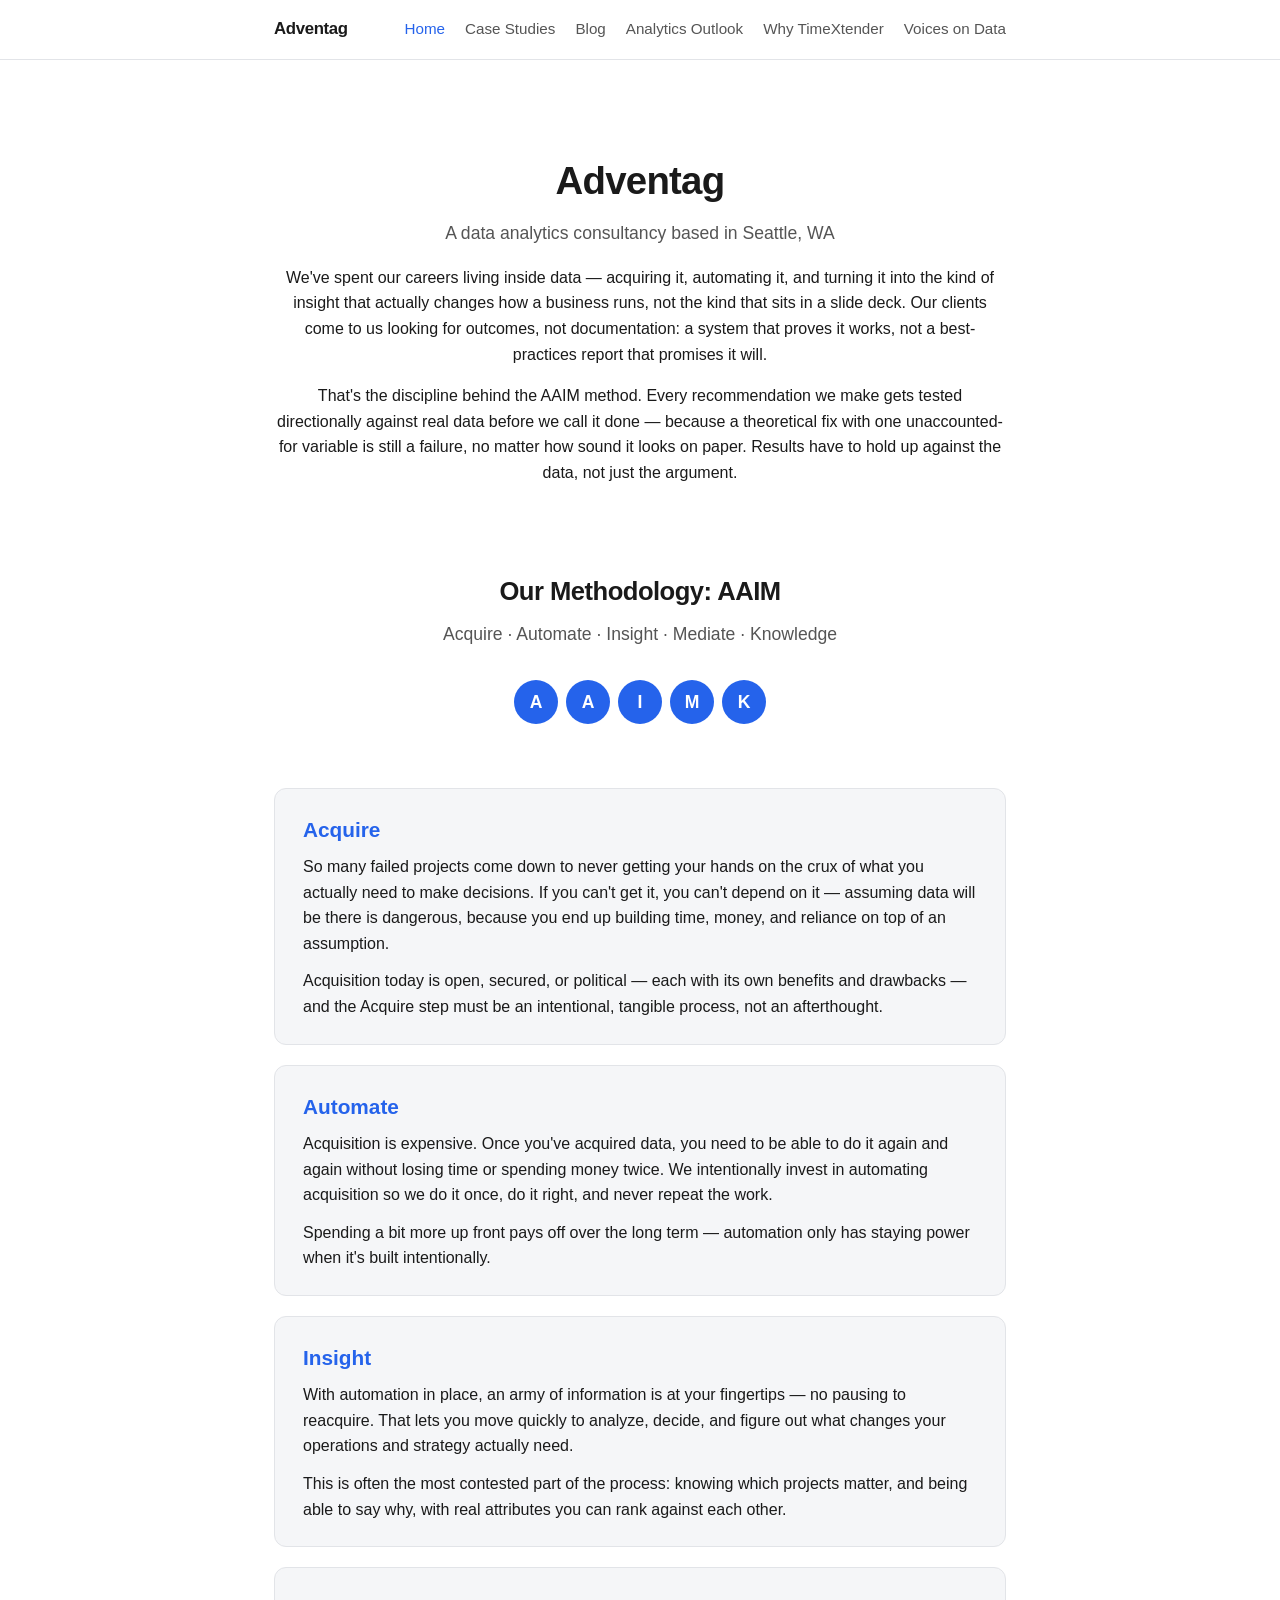
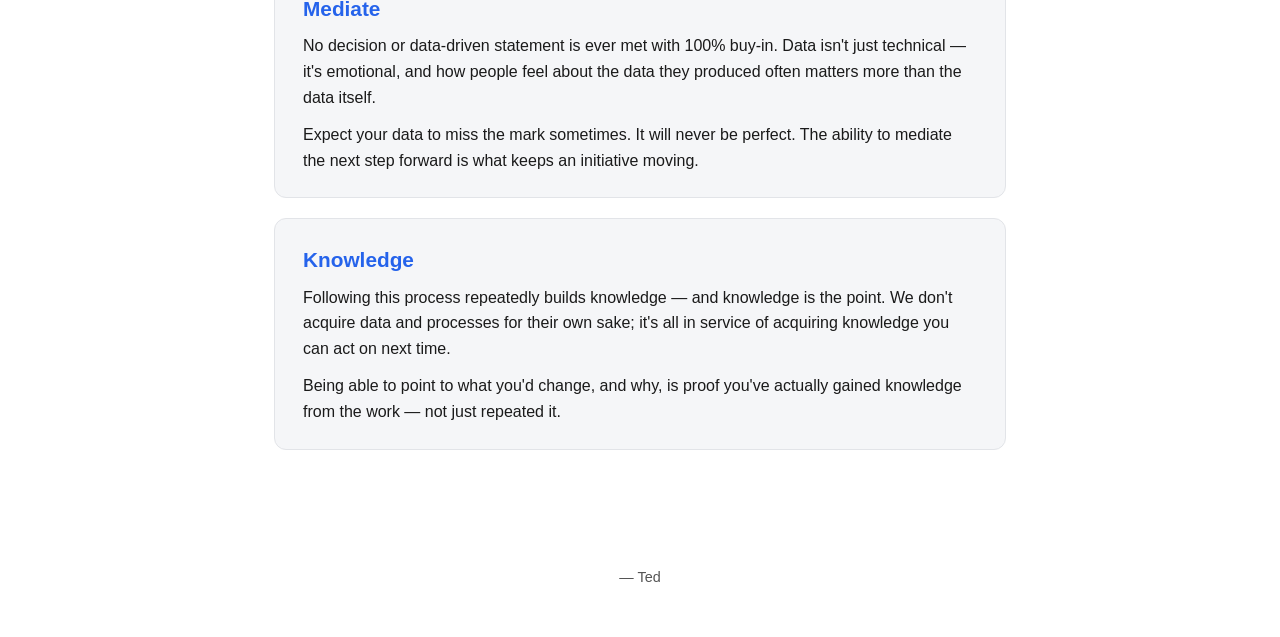
==== commit fbbde0ab: "Add Blog section with first post: One Printer, Not Two" ====
--- a/index.html
+++ b/index.html
@@ -14,6 +14,7 @@
     <div class="nav-links">
       <a href="index.html" class="active">Home</a>
       <a href="case-studies/index.html">Case Studies</a>
+      <a href="blog/index.html">Blog</a>
       <a href="analytics-outlook.html">Analytics Outlook</a>
       <a href="why-timextender.html">Why TimeXtender</a>
       <a href="voices-on-data.html">Voices on Data</a>
--- a/assets/styles.css
+++ b/assets/styles.css
@@ -6,6 +6,7 @@
   --accent: #2563eb;
   --card: #f5f6f8;
   --border: #e2e4e8;
+  --green: #16a34a;
 }
 @media (prefers-color-scheme: dark) {
   :root {
@@ -15,6 +16,7 @@
     --accent: #6ea8fe;
     --card: #1d2025;
     --border: #2a2d33;
+    --green: #22c55e;
   }
 }
 * { box-sizing: border-box; }
@@ -103,6 +105,41 @@
   font-size: 1.1rem;
 }
 
+/* Small AAIM-focus indicator (case studies) */
+.aaim-focus {
+  display: flex;
+  align-items: center;
+  gap: 0.6rem;
+  margin: 0.6rem 0;
+}
+.aaim-focus .aaim-focus-label {
+  font-size: 0.75rem;
+  font-weight: 700;
+  text-transform: uppercase;
+  letter-spacing: 0.04em;
+  color: var(--muted);
+}
+.aaim-dots {
+  display: flex;
+  gap: 0.3rem;
+}
+.aaim-dots span {
+  display: inline-flex;
+  align-items: center;
+  justify-content: center;
+  width: 1.4rem;
+  height: 1.4rem;
+  border-radius: 50%;
+  background: var(--border);
+  color: var(--muted);
+  font-weight: 700;
+  font-size: 0.65rem;
+}
+.aaim-dots span.active {
+  background: var(--green);
+  color: white;
+}
+
 main {
   max-width: 780px;
   margin: 0 auto;
@@ -152,8 +189,9 @@
   display: block;
 }
 
-/* Case study article */
-article.case-study .stack {
+/* Case study / blog post article */
+article.case-study .stack,
+article.blog-post .stack {
   color: var(--muted);
   font-size: 0.85rem;
   text-transform: uppercase;
@@ -161,39 +199,47 @@
   font-weight: 700;
   margin-bottom: 0.5rem;
 }
-article.case-study h1 {
+article.case-study h1,
+article.blog-post h1 {
   font-size: 2rem;
   letter-spacing: -0.02em;
   margin: 0 0 0.5rem;
 }
-article.case-study .dek {
+article.case-study .dek,
+article.blog-post .dek {
   color: var(--muted);
   font-style: italic;
   margin: 0 0 2.5rem;
 }
-article.case-study section {
+article.case-study section,
+article.blog-post section {
   margin-bottom: 2rem;
 }
-article.case-study h2 {
+article.case-study h2,
+article.blog-post h2 {
   font-size: 1.3rem;
   color: var(--accent);
   margin: 0 0 0.75rem;
 }
-article.case-study p {
+article.case-study p,
+article.blog-post p {
   margin: 0 0 1rem;
 }
-article.case-study .aaim-block {
+article.case-study .aaim-block,
+article.blog-post .aaim-block {
   background: var(--card);
   border: 1px solid var(--border);
   border-radius: 12px;
   padding: 1.5rem 1.75rem;
 }
-article.case-study .aaim-block h3 {
+article.case-study .aaim-block h3,
+article.blog-post .aaim-block h3 {
   color: var(--accent);
   font-size: 1.05rem;
   margin: 0 0 0.4rem;
 }
-article.case-study .aaim-block > div + div {
+article.case-study .aaim-block > div + div,
+article.blog-post .aaim-block > div + div {
   margin-top: 1.25rem;
 }
 
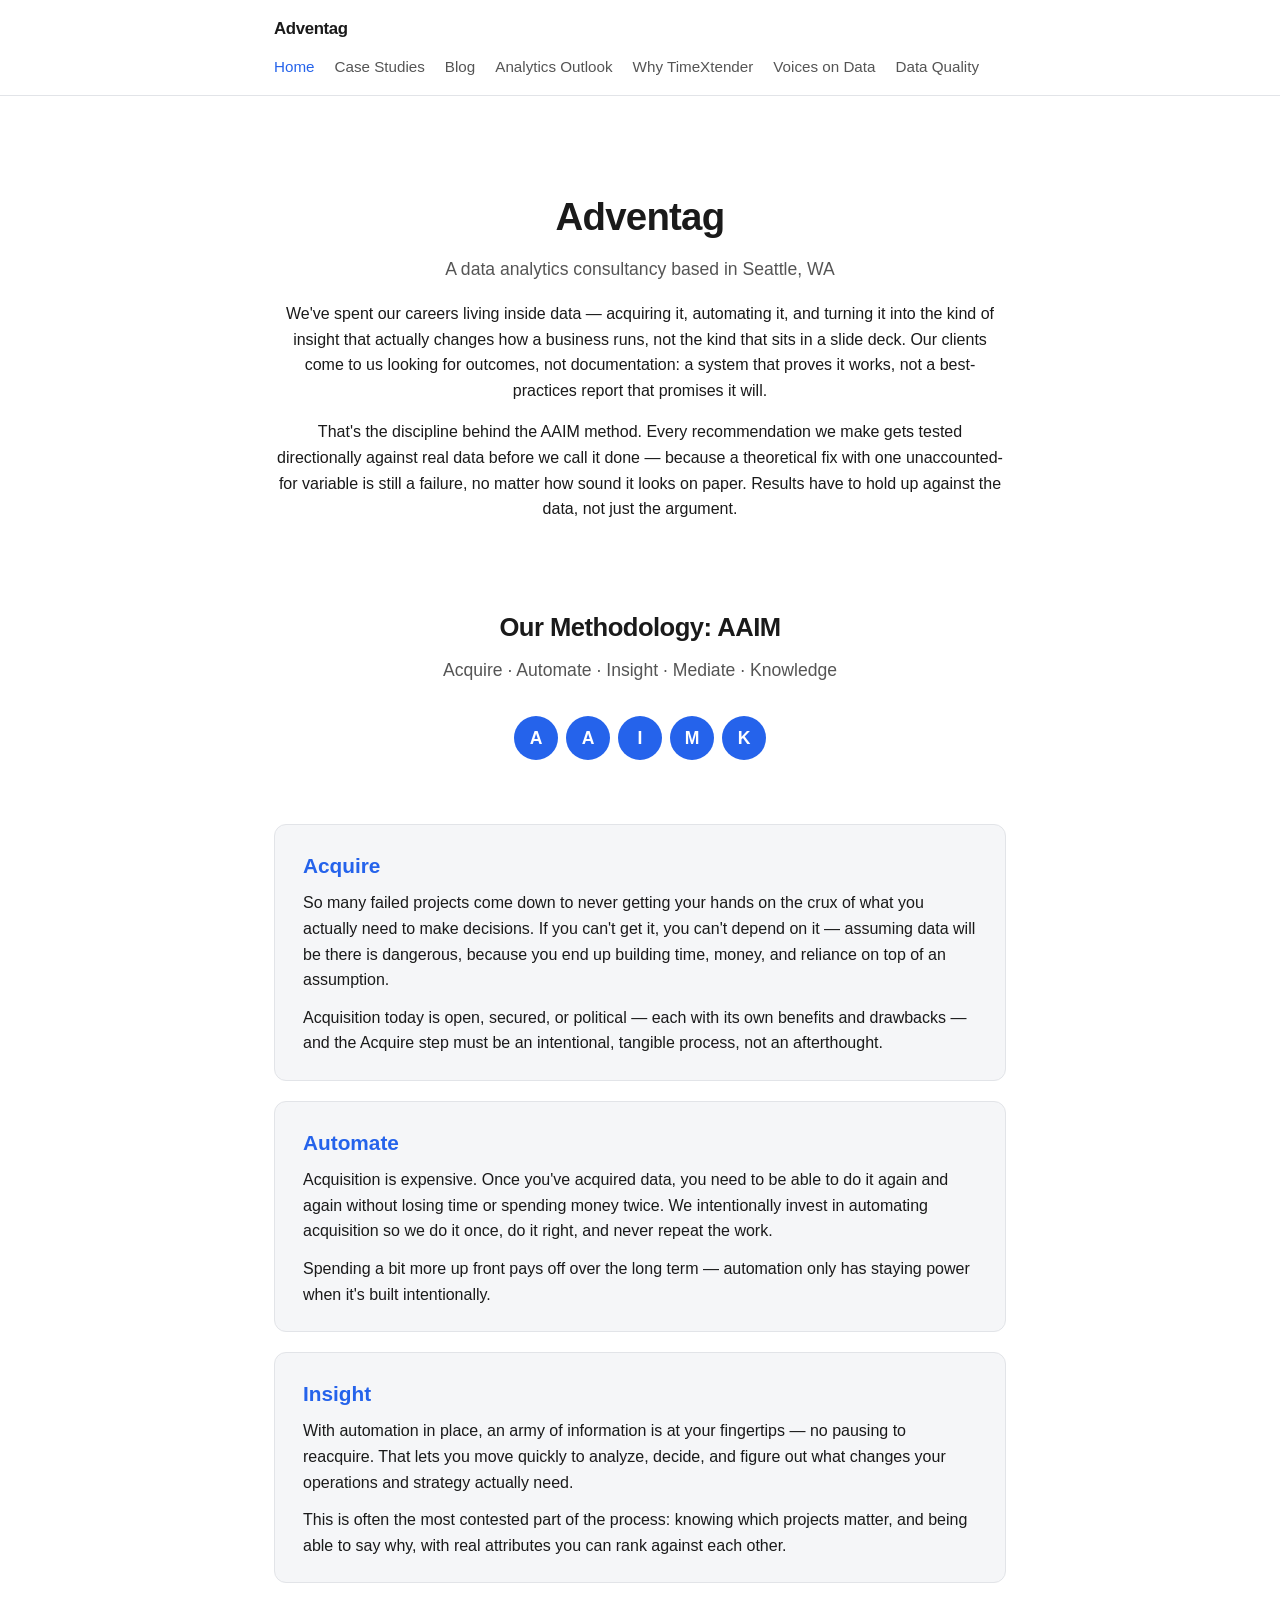
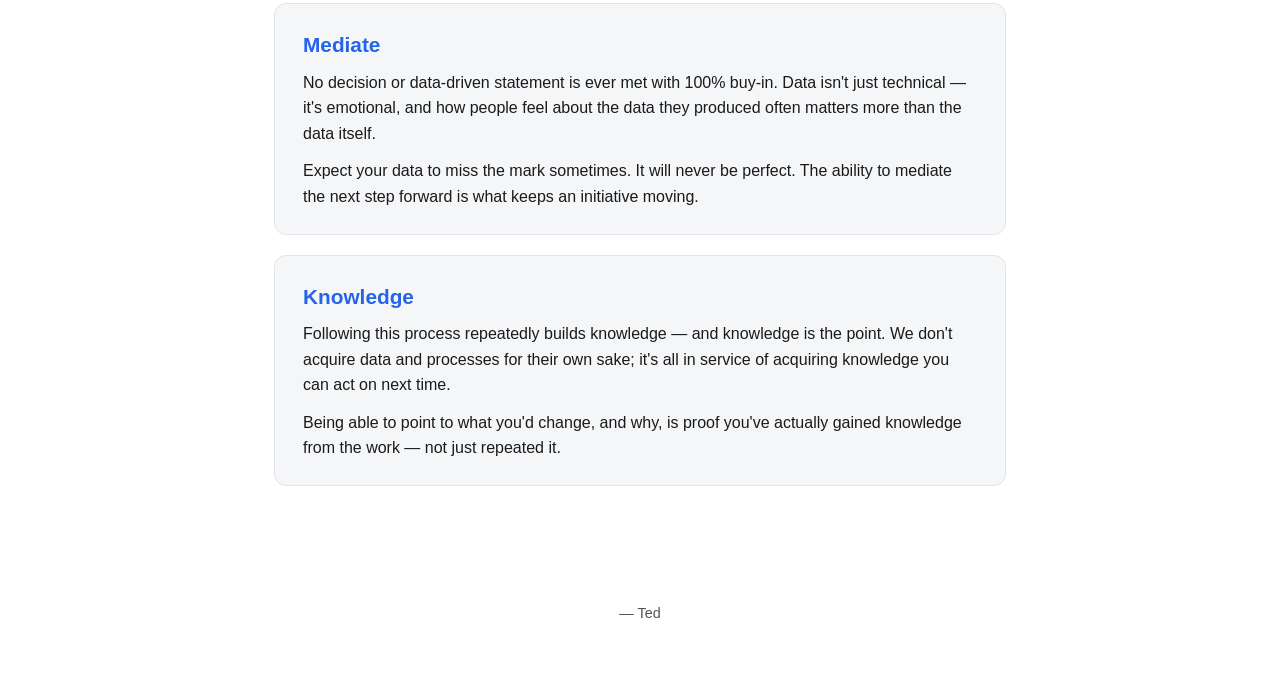
==== commit 86f90c0c: "Add Data Quality page shell and nav link Publishes the initial scaffold for the data-source-connecti" ====
--- a/index.html
+++ b/index.html
@@ -18,6 +18,7 @@
       <a href="analytics-outlook.html">Analytics Outlook</a>
       <a href="why-timextender.html">Why TimeXtender</a>
       <a href="voices-on-data.html">Voices on Data</a>
+      <a href="data-quality.html">Data Quality</a>
     </div>
   </div>
 </nav>
--- a/assets/styles.css
+++ b/assets/styles.css
@@ -448,3 +448,106 @@
   color: var(--muted);
   font-size: 0.9rem;
 }
+
+/* Data Quality tool */
+.dq-status-card {
+  margin-bottom: 2rem;
+}
+.dq-section {
+  margin-bottom: 2.5rem;
+}
+.dq-section-header {
+  display: flex;
+  align-items: center;
+  justify-content: space-between;
+  gap: 1rem;
+  margin-bottom: 1rem;
+}
+.dq-section-header h2,
+.dq-section > h2 {
+  margin: 0 0 1rem;
+  font-size: 1.3rem;
+  color: var(--accent);
+}
+.dq-section-header h2 {
+  margin-bottom: 0;
+}
+.dq-add-btn {
+  padding: 0.5rem 1.1rem;
+  font-size: 0.9rem;
+  white-space: nowrap;
+}
+.dq-empty-state {
+  text-align: center;
+}
+.dq-source-list {
+  display: grid;
+  gap: 1.25rem;
+}
+.dq-source-card-head {
+  display: flex;
+  align-items: center;
+  justify-content: space-between;
+  gap: 0.75rem;
+  margin-bottom: 0.5rem;
+}
+.dq-source-card-head h3 {
+  margin: 0;
+  font-size: 1.1rem;
+}
+.dq-badge {
+  background: var(--accent);
+  color: white;
+  font-size: 0.75rem;
+  font-weight: 700;
+  text-transform: uppercase;
+  letter-spacing: 0.03em;
+  padding: 0.25rem 0.6rem;
+  border-radius: 999px;
+  white-space: nowrap;
+}
+.dq-source-target {
+  margin: 0 0 0.5rem;
+  font-size: 0.9rem;
+}
+.dq-source-notes {
+  margin: 0 0 0.75rem;
+  color: var(--muted);
+  font-size: 0.9rem;
+}
+.dq-source-actions {
+  display: flex;
+  gap: 0.75rem;
+  flex-wrap: wrap;
+}
+.dq-preview-btn,
+.dq-remove-btn,
+.dq-cancel-btn {
+  font: inherit;
+  font-size: 0.85rem;
+  background: none;
+  border: 1px solid var(--border);
+  border-radius: 8px;
+  padding: 0.5rem 1rem;
+  color: var(--fg);
+  cursor: pointer;
+}
+.dq-preview-btn:hover,
+.dq-cancel-btn:hover {
+  border-color: var(--accent);
+  color: var(--accent);
+}
+.dq-remove-btn:hover {
+  border-color: #c0392b;
+  color: #c0392b;
+}
+.dq-cancel-btn {
+  background: none;
+  margin-left: 0.75rem;
+}
+.dq-preview-result {
+  margin: 0.75rem 0 0;
+  font-size: 0.85rem;
+  font-style: italic;
+  color: var(--muted);
+}
